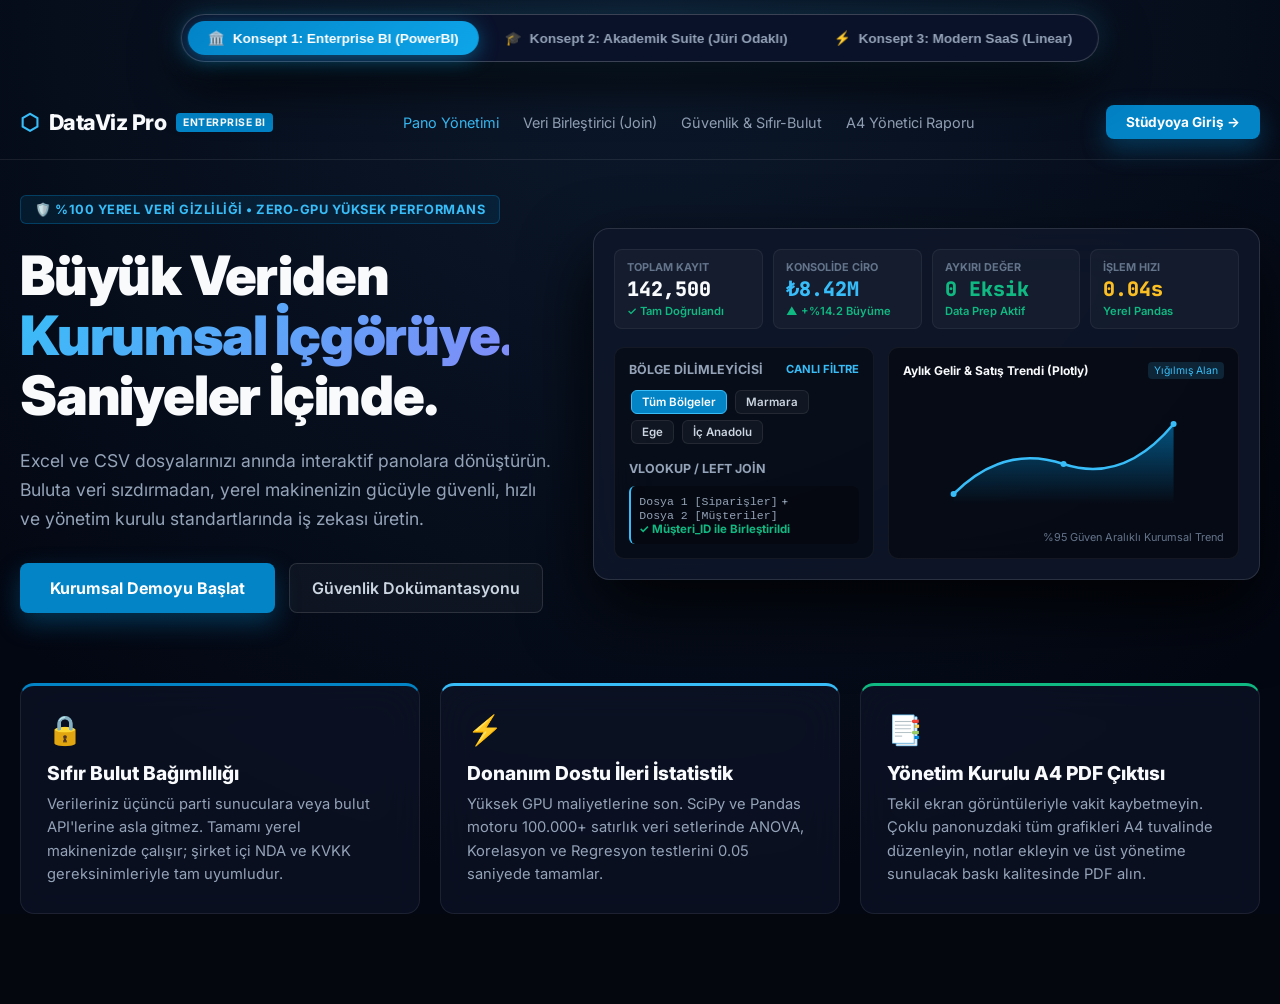
==== preview_concepts.html @ 09e2dfa5 "feat(ui): Complete Academic & Statistics Suite redesign for landing page" ====
<!DOCTYPE html>
<html lang="tr">
<head>
  <meta charset="UTF-8">
  <meta name="viewport" content="width=device-width, initial-scale=1.0">
  <title>DataViz Pro — 3 Farklı Tasarım Konsepti Önizleme</title>
  <link rel="preconnect" href="https://fonts.googleapis.com">
  <link rel="preconnect" href="https://fonts.gstatic.com" crossorigin>
  <link href="https://fonts.googleapis.com/css2?family=Inter:wght@300;400;500;600;700;800;900&family=Playfair+Display:ital,wght@0,600;0,700;1,600&family=Space+Grotesk:wght@500;700&family=JetBrains+Mono:wght@400;600&display=swap" rel="stylesheet">
  <style>
    :root {
      --bg-dark: #05070e;
      --card-bg: rgba(255, 255, 255, 0.03);
      --card-border: rgba(255, 255, 255, 0.08);
      --purple: #8b5cf6;
      --blue: #3b82f6;
      --cyan: #06b6d4;
      --gold: #f59e0b;
      --emerald: #10b981;
      --rose: #f43f5e;
      --text: #f8fafc;
      --muted: #94a3b8;
    }
    * { margin: 0; padding: 0; box-sizing: border-box; }
    body {
      background-color: var(--bg-dark);
      color: var(--text);
      font-family: 'Inter', sans-serif;
      overflow-x: hidden;
      min-height: 100vh;
    }

    /* ── TOP FLOATING SWITCHER BAR ── */
    .top-switcher-bar {
      position: fixed;
      top: 14px;
      left: 50%;
      transform: translateX(-50%);
      z-index: 9999;
      background: rgba(11, 19, 43, 0.92);
      backdrop-filter: blur(25px);
      border: 1px solid rgba(255, 255, 255, 0.2);
      padding: 6px;
      border-radius: 999px;
      display: flex;
      gap: 6px;
      box-shadow: 0 20px 50px rgba(0, 0, 0, 0.85), 0 0 30px rgba(56, 189, 248, 0.25);
    }
    .switch-btn {
      background: transparent;
      border: none;
      color: var(--muted);
      padding: 9px 20px;
      border-radius: 999px;
      font-size: 0.85rem;
      font-weight: 700;
      cursor: pointer;
      transition: all 0.3s cubic-bezier(0.4, 0, 0.2, 1);
      display: flex;
      align-items: center;
      gap: 8px;
      white-space: nowrap;
    }
    .switch-btn:hover { color: #fff; }
    .switch-btn.active.navy {
      background: linear-gradient(135deg, #0284c7, #0ea5e9);
      color: #fff;
      box-shadow: 0 4px 20px rgba(14, 165, 233, 0.45);
    }
    .switch-btn.active.blue {
      background: linear-gradient(135deg, #2563eb, #6366f1);
      color: #fff;
      box-shadow: 0 4px 20px rgba(99, 102, 241, 0.45);
    }
    .switch-btn.active.purple {
      background: linear-gradient(135deg, #8b5cf6, #ec4899);
      color: #fff;
      box-shadow: 0 4px 20px rgba(236, 72, 153, 0.45);
    }

    /* ── CONCEPT VIEWS ── */
    .concept-view {
      display: none;
      padding-top: 85px;
      animation: fadeIn 0.4s ease forwards;
    }
    .concept-view.active { display: block; }
    @keyframes fadeIn {
      from { opacity: 0; transform: translateY(8px); }
      to { opacity: 1; transform: translateY(0); }
    }

    /* ═══════════════════════════════════════════════
       KONSEPT 1: ENTERPRISE BI & DATA LAB (POWERBI)
       ═══════════════════════════════════════════════ */
    .ent-theme {
      background: radial-gradient(circle at 50% 0%, #0c192c 0%, #030712 80%);
      min-height: 100vh;
    }
    .ent-nav {
      max-width: 1280px;
      margin: 0 auto;
      padding: 20px;
      display: flex;
      justify-content: space-between;
      align-items: center;
      border-bottom: 1px solid rgba(255, 255, 255, 0.08);
    }
    .ent-logo {
      font-size: 1.35rem;
      font-weight: 800;
      color: #f8fafc;
      letter-spacing: -0.5px;
      display: flex;
      align-items: center;
      gap: 10px;
    }
    .ent-logo-badge {
      background: #0284c7;
      color: #fff;
      font-size: 0.65rem;
      padding: 3px 7px;
      border-radius: 4px;
      font-weight: 700;
      letter-spacing: 0.5px;
    }
    .ent-hero {
      max-width: 1280px;
      margin: 35px auto 70px;
      padding: 0 20px;
      display: grid;
      grid-template-columns: 1fr 1.25fr;
      gap: 40px;
      align-items: center;
    }
    .ent-badge {
      display: inline-flex;
      align-items: center;
      gap: 8px;
      padding: 6px 14px;
      border-radius: 6px;
      background: rgba(2, 132, 199, 0.12);
      border: 1px solid rgba(2, 132, 199, 0.35);
      color: #38bdf8;
      font-size: 0.8rem;
      font-weight: 700;
      letter-spacing: 0.5px;
      text-transform: uppercase;
      margin-bottom: 22px;
    }
    .ent-title {
      font-size: 3.4rem;
      line-height: 1.1;
      font-weight: 900;
      letter-spacing: -1.2px;
      color: #f8fafc;
      margin-bottom: 20px;
    }
    .ent-cyan {
      background: linear-gradient(135deg, #38bdf8 0%, #818cf8 100%);
      -webkit-background-clip: text;
      -webkit-text-fill-color: transparent;
    }
    .ent-sub {
      color: #94a3b8;
      font-size: 1.1rem;
      line-height: 1.65;
      margin-bottom: 30px;
    }
    .ent-btns { display: flex; gap: 14px; }
    .btn-ent-primary {
      background: #0284c7;
      color: #fff;
      padding: 14px 30px;
      border-radius: 8px;
      font-weight: 700;
      text-decoration: none;
      display: inline-flex;
      align-items: center;
      gap: 8px;
      box-shadow: 0 10px 25px rgba(2, 132, 199, 0.35);
      transition: all 0.2s;
    }
    .btn-ent-primary:hover { background: #0369a1; transform: translateY(-2px); }
    .btn-ent-secondary {
      background: rgba(255, 255, 255, 0.04);
      color: #cbd5e1;
      padding: 14px 22px;
      border-radius: 8px;
      font-weight: 600;
      text-decoration: none;
      border: 1px solid rgba(255, 255, 255, 0.12);
      transition: all 0.2s;
    }

    /* ENTERPRISE INTERACTIVE DASHBOARD MATRIX */
    .ent-dashboard-matrix {
      background: rgba(15, 23, 42, 0.85);
      backdrop-filter: blur(30px);
      border: 1px solid rgba(255, 255, 255, 0.12);
      border-radius: 16px;
      padding: 20px;
      box-shadow: 0 30px 70px rgba(0, 0, 0, 0.85);
    }
    .ent-kpi-bar {
      display: grid;
      grid-template-columns: repeat(4, 1fr);
      gap: 10px;
      margin-bottom: 18px;
    }
    .ent-kpi-chip {
      background: rgba(255, 255, 255, 0.03);
      border: 1px solid rgba(255, 255, 255, 0.06);
      border-radius: 8px;
      padding: 10px 12px;
    }
    .ent-kpi-lbl { font-size: 0.68rem; color: #64748b; font-weight: 700; text-transform: uppercase; }
    .ent-kpi-val { font-size: 1.25rem; font-weight: 800; color: #f8fafc; font-family: 'JetBrains Mono', monospace; margin: 2px 0; }
    .ent-kpi-trend { font-size: 0.7rem; color: #10b981; font-weight: 600; }

    .ent-body-grid {
      display: grid;
      grid-template-columns: 0.85fr 1.15fr;
      gap: 14px;
    }
    .ent-filter-pane {
      background: rgba(0, 0, 0, 0.35);
      border-radius: 10px;
      padding: 14px;
      border: 1px solid rgba(255, 255, 255, 0.05);
    }
    .ent-filter-title { font-size: 0.78rem; font-weight: 700; color: #94a3b8; text-transform: uppercase; margin-bottom: 10px; display: flex; justify-content: space-between; }
    .ent-tag-btn {
      display: inline-block;
      padding: 4px 10px;
      border-radius: 6px;
      font-size: 0.72rem;
      font-weight: 600;
      margin: 3px 2px;
      cursor: pointer;
      background: rgba(255, 255, 255, 0.04);
      border: 1px solid rgba(255, 255, 255, 0.08);
      color: #cbd5e1;
      transition: all 0.2s;
    }
    .ent-tag-btn.active {
      background: #0284c7;
      border-color: #38bdf8;
      color: #fff;
    }
    .ent-chart-display {
      background: rgba(0, 0, 0, 0.45);
      border-radius: 10px;
      padding: 14px;
      border: 1px solid rgba(255, 255, 255, 0.06);
      display: flex;
      flex-direction: column;
      justify-content: space-between;
    }

    /* ENTERPRISE PILLARS */
    .ent-pillars {
      max-width: 1280px;
      margin: 0 auto 90px;
      padding: 0 20px;
      display: grid;
      grid-template-columns: repeat(3, 1fr);
      gap: 20px;
    }
    .ent-pillar-card {
      background: rgba(15, 23, 42, 0.6);
      backdrop-filter: blur(20px);
      border: 1px solid rgba(255, 255, 255, 0.08);
      border-radius: 14px;
      padding: 26px;
      border-top: 3px solid #0284c7;
      transition: all 0.25s;
    }
    .ent-pillar-card:hover { transform: translateY(-4px); border-color: #38bdf8; }
    .ent-p-icon { font-size: 1.8rem; margin-bottom: 14px; }
    .ent-p-title { font-size: 1.2rem; font-weight: 800; color: #f8fafc; margin-bottom: 8px; }
    .ent-p-desc { font-size: 0.92rem; color: #94a3b8; line-height: 1.6; }

    /* ═══════════════════════════════════════════════
       KONSEPT 2: AKADEMİK ARAŞTIRMA & İSTATİSTİK
       ═══════════════════════════════════════════════ */
    .acad-theme {
      background: radial-gradient(circle at 50% 0%, #0f172a 0%, #020617 75%);
      min-height: 100vh;
    }
    .acad-nav {
      max-width: 1200px;
      margin: 0 auto;
      padding: 20px;
      display: flex;
      justify-content: space-between;
      align-items: center;
      border-bottom: 1px solid rgba(255, 255, 255, 0.08);
    }
    .acad-logo {
      font-family: 'Playfair Display', serif;
      font-size: 1.6rem;
      font-weight: 700;
      color: #f8fafc;
      letter-spacing: -0.5px;
    }
    .acad-logo span { color: #38bdf8; font-style: italic; }
    .acad-hero {
      max-width: 1200px;
      margin: 40px auto 70px;
      padding: 0 20px;
      display: grid;
      grid-template-columns: 1.15fr 0.85fr;
      gap: 50px;
      align-items: center;
    }
    .acad-badge {
      display: inline-flex;
      align-items: center;
      gap: 8px;
      padding: 6px 14px;
      border-radius: 6px;
      background: rgba(56, 189, 248, 0.1);
      border: 1px solid rgba(56, 189, 248, 0.3);
      color: #38bdf8;
      font-size: 0.8rem;
      font-weight: 600;
      letter-spacing: 0.5px;
      text-transform: uppercase;
      margin-bottom: 24px;
    }
    .acad-title {
      font-family: 'Playfair Display', serif;
      font-size: 3.3rem;
      line-height: 1.15;
      font-weight: 700;
      color: #f8fafc;
      margin-bottom: 20px;
    }
    .acad-title em { font-style: italic; color: #38bdf8; font-weight: 600; }
    .acad-sub { color: #94a3b8; font-size: 1.12rem; line-height: 1.7; margin-bottom: 35px; }
    .acad-btns { display: flex; gap: 16px; }
    .btn-acad-primary {
      background: #0284c7;
      color: #fff;
      padding: 14px 28px;
      border-radius: 8px;
      font-weight: 600;
      text-decoration: none;
      display: inline-flex;
      align-items: center;
      gap: 8px;
      box-shadow: 0 10px 25px rgba(2, 132, 199, 0.3);
      transition: all 0.2s;
    }
    .btn-acad-primary:hover { background: #0369a1; transform: translateY(-2px); }
    .btn-acad-secondary {
      background: rgba(255, 255, 255, 0.04);
      color: #cbd5e1;
      padding: 14px 24px;
      border-radius: 8px;
      font-weight: 600;
      text-decoration: none;
      border: 1px solid rgba(255, 255, 255, 0.12);
      transition: all 0.2s;
    }

    .acad-card {
      background: rgba(15, 23, 42, 0.75);
      backdrop-filter: blur(25px);
      border: 1px solid rgba(255, 255, 255, 0.12);
      border-radius: 16px;
      padding: 24px;
      box-shadow: 0 25px 60px rgba(0, 0, 0, 0.6);
    }
    .acad-card-header {
      display: flex;
      justify-content: space-between;
      align-items: center;
      padding-bottom: 16px;
      border-bottom: 1px solid rgba(255, 255, 255, 0.08);
      margin-bottom: 20px;
    }
    .acad-card-tabs { display: flex; gap: 6px; }
    .acad-tab {
      background: rgba(255, 255, 255, 0.04);
      border: 1px solid transparent;
      color: #94a3b8;
      padding: 6px 14px;
      border-radius: 6px;
      font-size: 0.82rem;
      font-weight: 600;
      cursor: pointer;
      transition: all 0.2s;
    }
    .acad-tab.active {
      background: rgba(56, 189, 248, 0.15);
      border-color: rgba(56, 189, 248, 0.4);
      color: #38bdf8;
    }
    .acad-stat-grid {
      display: grid;
      grid-template-columns: repeat(2, 1fr);
      gap: 14px;
      margin-bottom: 18px;
    }
    .acad-metric-box {
      background: rgba(255, 255, 255, 0.02);
      border: 1px solid rgba(255, 255, 255, 0.06);
      border-radius: 10px;
      padding: 14px;
    }
    .acad-metric-lbl { font-size: 0.72rem; color: #64748b; text-transform: uppercase; letter-spacing: 0.5px; font-weight: 700; }
    .acad-metric-val { font-size: 1.45rem; font-weight: 700; color: #f8fafc; font-family: 'JetBrains Mono', monospace; margin: 4px 0; }
    .acad-metric-sub { font-size: 0.75rem; color: #10b981; font-weight: 600; }
    .acad-chart-mock {
      background: rgba(0, 0, 0, 0.35);
      border-radius: 10px;
      padding: 16px;
      border: 1px dashed rgba(255, 255, 255, 0.12);
      text-align: center;
    }

    /* A4 JOURNAL PREVIEW */
    .acad-a4-section {
      max-width: 1200px;
      margin: 0 auto 90px;
      padding: 0 20px;
      display: grid;
      grid-template-columns: 0.85fr 1.15fr;
      gap: 50px;
      align-items: center;
    }
    .a4-paper-mock {
      background: #ffffff;
      color: #0f172a;
      aspect-ratio: 1 / 1.414;
      border-radius: 8px;
      padding: 28px;
      box-shadow: 0 25px 60px rgba(0, 0, 0, 0.7);
      font-family: 'Times New Roman', serif;
      position: relative;
    }
    .a4-mock-title { font-size: 1.05rem; font-weight: bold; border-bottom: 2px solid #0f172a; padding-bottom: 6px; margin-bottom: 12px; }
    .a4-mock-p { font-size: 0.76rem; line-height: 1.45; color: #334155; margin-bottom: 14px; text-align: justify; }
    .a4-mock-box { border: 1px solid #cbd5e1; padding: 10px; font-size: 0.72rem; background: #f8fafc; border-radius: 4px; margin-bottom: 12px; font-family: sans-serif; line-height: 1.5; }

    /* ═══════════════════════════════════════════════
       KONSEPT 3: MODERN SAAS & PLAYGROUND (LINEAR)
       ═══════════════════════════════════════════════ */
    .saas-theme {
      background: #050505;
      min-height: 100vh;
      position: relative;
      overflow: hidden;
    }
    .saas-glow {
      position: absolute;
      width: 700px;
      height: 700px;
      background: radial-gradient(circle, rgba(139, 92, 246, 0.18) 0%, transparent 70%);
      top: -150px;
      left: 50%;
      transform: translateX(-50%);
      pointer-events: none;
    }
    .saas-nav {
      max-width: 1280px;
      margin: 0 auto;
      padding: 24px 20px;
      display: flex;
      justify-content: space-between;
      align-items: center;
    }
    .saas-logo {
      font-family: 'Space Grotesk', sans-serif;
      font-size: 1.35rem;
      font-weight: 700;
      letter-spacing: -0.5px;
      display: flex;
      align-items: center;
      gap: 10px;
    }
    .saas-hero {
      max-width: 1280px;
      margin: 30px auto 80px;
      padding: 0 20px;
      display: grid;
      grid-template-columns: 1fr 1.1fr;
      gap: 40px;
      align-items: center;
    }
    .saas-badge {
      display: inline-flex;
      align-items: center;
      gap: 8px;
      padding: 6px 16px;
      border-radius: 999px;
      background: rgba(139, 92, 246, 0.1);
      border: 1px solid rgba(139, 92, 246, 0.3);
      color: #c084fc;
      font-size: 0.85rem;
      font-weight: 600;
      margin-bottom: 24px;
    }
    .saas-title {
      font-family: 'Space Grotesk', sans-serif;
      font-size: 3.8rem;
      line-height: 1.05;
      font-weight: 700;
      letter-spacing: -1.5px;
      margin-bottom: 20px;
    }
    .neon-gradient {
      background: linear-gradient(135deg, #c084fc 0%, #ec4899 50%, #38bdf8 100%);
      -webkit-background-clip: text;
      -webkit-text-fill-color: transparent;
    }
    .saas-sub {
      color: #94a3b8;
      font-size: 1.15rem;
      line-height: 1.6;
      margin-bottom: 35px;
    }
    .btn-saas-primary {
      background: linear-gradient(135deg, #8b5cf6, #d946ef);
      color: #fff;
      padding: 16px 36px;
      border-radius: 12px;
      font-weight: 700;
      font-size: 1rem;
      text-decoration: none;
      display: inline-flex;
      align-items: center;
      gap: 10px;
      box-shadow: 0 10px 30px rgba(139, 92, 246, 0.4);
      transition: all 0.25s;
    }
    .btn-saas-primary:hover { transform: translateY(-3px); box-shadow: 0 15px 35px rgba(217, 70, 239, 0.5); }

    .playground-box {
      background: rgba(18, 18, 26, 0.7);
      backdrop-filter: blur(30px);
      border: 1px solid rgba(255, 255, 255, 0.12);
      border-radius: 20px;
      padding: 24px;
      box-shadow: 0 30px 60px rgba(0, 0, 0, 0.8), inset 0 1px 0 rgba(255, 255, 255, 0.1);
      position: relative;
    }
    .playground-top {
      display: flex;
      justify-content: space-between;
      align-items: center;
      margin-bottom: 20px;
    }
    .chart-selector {
      display: flex;
      background: rgba(0, 0, 0, 0.4);
      padding: 4px;
      border-radius: 10px;
      gap: 4px;
      border: 1px solid rgba(255, 255, 255, 0.05);
    }
    .c-btn {
      background: transparent;
      border: none;
      color: #94a3b8;
      padding: 8px 14px;
      border-radius: 8px;
      font-size: 0.82rem;
      font-weight: 600;
      cursor: pointer;
      transition: all 0.2s;
    }
    .c-btn.active {
      background: #8b5cf6;
      color: #fff;
      box-shadow: 0 4px 12px rgba(139, 92, 246, 0.4);
    }
    .svg-container {
      height: 230px;
      background: rgba(0, 0, 0, 0.3);
      border-radius: 12px;
      display: flex;
      align-items: center;
      justify-content: center;
      position: relative;
      border: 1px solid rgba(255, 255, 255, 0.04);
    }
    .pills-demo {
      display: flex;
      gap: 10px;
      margin-top: 16px;
      align-items: center;
    }
    .demo-pill {
      background: rgba(255, 255, 255, 0.05);
      border: 1px solid rgba(255, 255, 255, 0.1);
      padding: 6px 12px;
      border-radius: 6px;
      font-size: 0.78rem;
      color: #cbd5e1;
      display: flex;
      align-items: center;
      gap: 6px;
    }

    .bento-section {
      max-width: 1280px;
      margin: 0 auto 90px;
      padding: 0 20px;
    }
    .bento-grid {
      display: grid;
      grid-template-columns: repeat(3, 1fr);
      gap: 20px;
    }
    .bento-card {
      background: rgba(18, 18, 26, 0.6);
      backdrop-filter: blur(20px);
      border: 1px solid rgba(255, 255, 255, 0.08);
      border-radius: 18px;
      padding: 30px;
      position: relative;
      overflow: hidden;
      transition: border-color 0.3s, transform 0.3s;
    }
    .bento-card:hover {
      border-color: rgba(139, 92, 246, 0.4);
      transform: translateY(-4px);
    }
    .bento-span-2 { grid-column: span 2; }
    .bento-icon { font-size: 2rem; margin-bottom: 16px; }
    .bento-title { font-size: 1.3rem; font-weight: 700; margin-bottom: 10px; color: #f8fafc; }
    .bento-desc { color: #94a3b8; font-size: 0.95rem; line-height: 1.6; }
  </style>
</head>
<body>

  <!-- TOP SWITCHER (3 KONSEPT) -->
  <div class="top-switcher-bar">
    <button id="btnC1" class="switch-btn active navy" onclick="switchConcept('concept1', this, 'navy')">
      <span>🏛️</span> Konsept 1: Enterprise BI (PowerBI)
    </button>
    <button id="btnC2" class="switch-btn" onclick="switchConcept('concept2', this, 'blue')">
      <span>🎓</span> Konsept 2: Akademik Suite (Jüri Odaklı)
    </button>
    <button id="btnC3" class="switch-btn" onclick="switchConcept('concept3', this, 'purple')">
      <span>⚡</span> Konsept 3: Modern SaaS (Linear)
    </button>
  </div>


  <!-- ═══════════════════════════════════════════════════
       KONSEPT 1: ENTERPRISE BI & DATA LAB
       ═══════════════════════════════════════════════════ -->
  <div id="concept1" class="concept-view ent-theme active">
    
    <nav class="ent-nav">
      <div class="ent-logo">
        <span style="color: #38bdf8;">⬡</span> DataViz Pro <span class="ent-logo-badge">ENTERPRISE BI</span>
      </div>
      <div style="display: flex; gap: 24px; font-size: 0.9rem; color: #94a3b8;">
        <span style="color: #38bdf8; cursor: pointer;">Pano Yönetimi</span>
        <span style="cursor: pointer;">Veri Birleştirici (Join)</span>
        <span style="cursor: pointer;">Güvenlik & Sıfır-Bulut</span>
        <span style="cursor: pointer;">A4 Yönetici Raporu</span>
      </div>
      <a href="#" class="btn-ent-primary" style="padding: 9px 20px; font-size: 0.85rem;">Stüdyoya Giriş →</a>
    </nav>

    <section class="ent-hero">
      <div>
        <div class="ent-badge">🛡️ %100 Yerel Veri Gizliliği • Zero-GPU Yüksek Performans</div>
        <h1 class="ent-title">Büyük Veriden <span class="ent-cyan">Kurumsal İçgörüye.</span> Saniyeler İçinde.</h1>
        <p class="ent-sub">
          Excel ve CSV dosyalarınızı anında interaktif panolara dönüştürün. Buluta veri sızdırmadan, yerel makinenizin gücüyle güvenli, hızlı ve yönetim kurulu standartlarında iş zekası üretin.
        </p>
        <div class="ent-btns">
          <a href="#" class="btn-ent-primary">Kurumsal Demoyu Başlat</a>
          <a href="#" class="btn-ent-secondary">Güvenlik Dokümantasyonu</a>
        </div>
      </div>

      <!-- ENTERPRISE DASHBOARD MATRIX -->
      <div class="ent-dashboard-matrix">
        <!-- KPI Strip -->
        <div class="ent-kpi-bar">
          <div class="ent-kpi-chip">
            <div class="ent-kpi-lbl">Toplam Kayıt</div>
            <div class="ent-kpi-val" id="entKpiRows">142,500</div>
            <div class="ent-kpi-trend">✓ Tam Doğrulandı</div>
          </div>
          <div class="ent-kpi-chip">
            <div class="ent-kpi-lbl">Konsolide Ciro</div>
            <div class="ent-kpi-val" id="entKpiRev" style="color: #38bdf8;">₺8.42M</div>
            <div class="ent-kpi-trend">▲ +%14.2 Büyüme</div>
          </div>
          <div class="ent-kpi-chip">
            <div class="ent-kpi-lbl">Aykırı Değer</div>
            <div class="ent-kpi-val" style="color: #10b981;">0 Eksik</div>
            <div class="ent-kpi-trend">Data Prep Aktif</div>
          </div>
          <div class="ent-kpi-chip">
            <div class="ent-kpi-lbl">İşlem Hızı</div>
            <div class="ent-kpi-val" style="color: #fbbf24;">0.04s</div>
            <div class="ent-kpi-trend">Yerel Pandas</div>
          </div>
        </div>

        <!-- Body Matrix -->
        <div class="ent-body-grid">
          <div class="ent-filter-pane">
            <div class="ent-filter-title">
              <span>Bölge Dilimleyicisi</span>
              <span style="color:#38bdf8; font-size:0.7rem;">Canlı Filtre</span>
            </div>
            <div>
              <span class="ent-tag-btn active" onclick="setEntFilter('all', this)">Tüm Bölgeler</span>
              <span class="ent-tag-btn" onclick="setEntFilter('marmara', this)">Marmara</span>
              <span class="ent-tag-btn" onclick="setEntFilter('ege', this)">Ege</span>
              <span class="ent-tag-btn" onclick="setEntFilter('ic', this)">İç Anadolu</span>
            </div>

            <div class="ent-filter-title" style="margin-top: 14px;">
              <span>VLOOKUP / Left Join</span>
            </div>
            <div style="font-size: 0.72rem; color: #94a3b8; background: rgba(0,0,0,0.3); padding: 8px; border-radius: 6px; border-left: 2px solid #38bdf8;">
              <code>Dosya 1 [Siparişler]</code> +<br>
              <code>Dosya 2 [Müşteriler]</code><br>
              <strong style="color: #10b981;">✓ Müşteri_ID ile Birleştirildi</strong>
            </div>
          </div>

          <div class="ent-chart-display">
            <div style="display:flex; justify-content:space-between; align-items:center; margin-bottom: 10px;">
              <span style="font-size:0.75rem; font-weight:700; color:#f8fafc;">Aylık Gelir & Satış Trendi (Plotly)</span>
              <span style="font-size:0.65rem; background:rgba(56,189,248,0.15); color:#38bdf8; padding:2px 6px; border-radius:4px;">Yığılmış Alan</span>
            </div>
            <!-- Dynamic SVG Chart -->
            <div id="entSvgBox" style="height: 110px; display:flex; align-items:center; justify-content:center;">
              <svg width="100%" height="110" viewBox="0 0 240 110">
                <defs>
                  <linearGradient id="gArea" x1="0" y1="0" x2="0" y2="1">
                    <stop offset="0%" stop-color="#0284c7" stop-opacity="0.6"/>
                    <stop offset="100%" stop-color="#0284c7" stop-opacity="0.0"/>
                  </linearGradient>
                </defs>
                <path d="M 10 90 Q 60 40 120 60 T 230 20 L 230 100 L 10 100 Z" fill="url(#gArea)"/>
                <path d="M 10 90 Q 60 40 120 60 T 230 20" fill="none" stroke="#38bdf8" stroke-width="2.5"/>
                <circle cx="10" cy="90" r="3" fill="#38bdf8"/>
                <circle cx="120" cy="60" r="3" fill="#38bdf8"/>
                <circle cx="230" cy="20" r="3" fill="#38bdf8"/>
              </svg>
            </div>
            <div style="font-size:0.68rem; color:#64748b; text-align:right;">%95 Güven Aralıklı Kurumsal Trend</div>
          </div>
        </div>
      </div>
    </section>

    <!-- 3 KURUMSAL DİREK -->
    <section class="ent-pillars">
      <div class="ent-pillar-card">
        <div class="ent-p-icon">🔒</div>
        <h3 class="ent-p-title">Sıfır Bulut Bağımlılığı</h3>
        <p class="ent-p-desc">
          Verileriniz üçüncü parti sunuculara veya bulut API'lerine asla gitmez. Tamamı yerel makinenizde çalışır; şirket içi NDA ve KVKK gereksinimleriyle tam uyumludur.
        </p>
      </div>

      <div class="ent-pillar-card" style="border-top-color: #38bdf8;">
        <div class="ent-p-icon">⚡</div>
        <h3 class="ent-p-title">Donanım Dostu İleri İstatistik</h3>
        <p class="ent-p-desc">
          Yüksek GPU maliyetlerine son. SciPy ve Pandas motoru 100.000+ satırlık veri setlerinde ANOVA, Korelasyon ve Regresyon testlerini 0.05 saniyede tamamlar.
        </p>
      </div>

      <div class="ent-pillar-card" style="border-top-color: #10b981;">
        <div class="ent-p-icon">📑</div>
        <h3 class="ent-p-title">Yönetim Kurulu A4 PDF Çıktısı</h3>
        <p class="ent-p-desc">
          Tekil ekran görüntüleriyle vakit kaybetmeyin. Çoklu panonuzdaki tüm grafikleri A4 tuvalinde düzenleyin, notlar ekleyin ve üst yönetime sunulacak baskı kalitesinde PDF alın.
        </p>
      </div>
    </section>

  </div>


  <!-- ═══════════════════════════════════════════════════
       KONSEPT 2: AKADEMİK ARAŞTIRMA & İSTATİSTİK SUITE
       ═══════════════════════════════════════════════════ -->
  <div id="concept2" class="concept-view acad-theme">
    
    <nav class="acad-nav">
      <div class="acad-logo">DataViz <span>Research</span></div>
      <div style="display: flex; gap: 24px; font-size: 0.9rem; color: #94a3b8;">
        <span style="color: #38bdf8; cursor: pointer;">Hipotez Testleri</span>
        <span style="cursor: pointer;">SciPy Algoritmaları</span>
        <span style="cursor: pointer;">A4 Tez Raporu</span>
        <span style="cursor: pointer;">Metodoloji</span>
      </div>
      <a href="#" class="btn-acad-primary" style="padding: 8px 18px; font-size: 0.85rem;">Analiz Laboratuvarı →</a>
    </nav>

    <section class="acad-hero">
      <div>
        <div class="acad-badge">🔬 SciPy 1.11+ İstatistik Motoru • Sıfır Halüsinasyon</div>
        <h1 class="acad-title">Bilimsel Araştırmalarınız İçin <em>Kesin İstatistiksel</em> Çıktılar.</h1>
        <p class="acad-sub">
          SPSS ve R kod karmaşasına son. Ham verilerinizi saniyeler içinde <strong>Tek Yönlü ANOVA</strong>, <strong>Bağımsız T-Testi</strong>, <strong>OLS Regresyon</strong> ve <strong>%95 Güven Aralıklarıyla</strong> akademik makale ve tez formatında raporlayın.
        </p>
        <div class="acad-btns">
          <a href="#" class="btn-acad-primary">Tez / Makale Analizi Başlat</a>
          <a href="#" class="btn-acad-secondary">Örnek Hipotez Raporu</a>
        </div>
      </div>

      <!-- İNTERAKTİF HİPOTEZ KARTI -->
      <div class="acad-card">
        <div class="acad-card-header">
          <span style="font-size: 0.85rem; font-weight: 700; color: #f8fafc;">📊 Parametrik Test Panosu</span>
          <div class="acad-card-tabs">
            <button class="acad-tab active" onclick="setAcadTab('anova', this)">ANOVA</button>
            <button class="acad-tab" onclick="setAcadTab('reg', this)">Regresyon (R²)</button>
            <button class="acad-tab" onclick="setAcadTab('ttest', this)">T-Testi</button>
          </div>
        </div>

        <div id="acadDynamicContent">
          <div class="acad-stat-grid">
            <div class="acad-metric-box">
              <div class="acad-metric-lbl">F-İstatistiği</div>
              <div class="acad-metric-val" style="color: #38bdf8;">14.825</div>
              <div class="acad-metric-sub">✓ Anlamlı Varyans</div>
            </div>
            <div class="acad-metric-box">
              <div class="acad-metric-lbl">P-Değeri (Anlamlılık)</div>
              <div class="acad-metric-val" style="color: #10b981;">0.00012</div>
              <div class="acad-metric-sub">p &lt; 0.01 (İleri Düzey)</div>
            </div>
          </div>
          <div class="acad-chart-mock">
            <svg width="100%" height="80" viewBox="0 0 300 80">
              <line x1="30" y1="40" x2="110" y2="40" stroke="#38bdf8" stroke-width="2"/>
              <rect x="50" y="20" width="40" height="40" fill="rgba(56,189,248,0.2)" stroke="#38bdf8" stroke-width="2"/>
              <line x1="70" y1="20" x2="70" y2="60" stroke="#fbbf24" stroke-width="2"/>

              <line x1="170" y1="40" x2="260" y2="40" stroke="#a78bfa" stroke-width="2"/>
              <rect x="190" y="15" width="50" height="50" fill="rgba(167,139,250,0.2)" stroke="#a78bfa" stroke-width="2"/>
              <line x1="220" y1="15" x2="220" y2="65" stroke="#fbbf24" stroke-width="2"/>
            </svg>
            <div style="font-size: 0.75rem; color: #64748b; margin-top: 6px;">Gruplar Arası Kutu & Dağılım Grafiği (Frekans Yayılımı)</div>
          </div>
        </div>
      </div>
    </section>

    <!-- A4 JOURNAL SECTION -->
    <section class="acad-a4-section">
      <div class="a4-paper-mock">
        <div class="a4-mock-title">BÖLÜM 4: BULGULAR VE İSTATİSTİKSEL TARTIŞMA</div>
        <div class="a4-mock-p">
          Yapılan tek yönlü ANOVA analizi sonucunda gruplar arasındaki farkın istatistiksel açıdan ileri düzeyde anlamlı olduğu saptanmıştır (F(2, 147) = 14.82, p &lt; 0.001). Bağımsız değişkenin çıktı üzerindeki etki büyüklüğü yüksek düzeydedir.
        </div>
        <div class="a4-mock-box">
          <strong>Tablo 4.1: OLS Regresyon Modeli Katsayıları</strong><br>
          R² = 0.891 • Düzeltilmiş R² = 0.884 • Standart Hata = 0.042<br>
          Model Denklemi: Y = 2.41(X) + 15.30 (Güven Aralığı: %95)
        </div>
        <div style="height: 45px; background: #e2e8f0; border-radius: 4px; display:flex; align-items:center; justify-content:center; font-size:0.75rem; color:#64748b;">
          [Şekil 1: Güven Bantlı Dağılım Çizimi]
        </div>
      </div>

      <div>
        <div class="acad-badge" style="color: #fbbf24; border-color: rgba(251,191,36,0.3); background: rgba(251,191,36,0.1);">
          📄 Etkileşimli A4 PDF Rapor Stüdyosu
        </div>
        <h2 style="font-family: 'Playfair Display', serif; font-size: 2.3rem; margin-bottom: 20px; line-height: 1.2;">
          Jüriye Sunmaya Hazır, Sayfalanmış Bilimsel Çıktılar.
        </h2>
        <p style="color: #94a3b8; line-height: 1.7; font-size: 1.05rem; margin-bottom: 24px;">
          Ham grafik görüntülerini kesip yapıştırmakla uğraşmayın. A4 Stüdyosu'nda grafiklerinizi yukarı/aşağı sürükleyin, aralarına kendi akademik notlarınızı ekleyin ve tek tıkla baskıya hazır çok sayfalı PDF'e dönüştürün.
        </p>
        <div style="display: grid; grid-template-columns: 1fr 1fr; gap: 16px;">
          <div style="border-left: 2px solid #38bdf8; padding-left: 12px;">
            <strong style="color: #f8fafc; font-size: 0.95rem;">%95 Güven Bandı</strong>
            <p style="font-size: 0.8rem; color: #64748b; margin-top: 4px;">Regresyon tahminlerinde alt ve üst güven aralıkları otomatik çizilir.</p>
          </div>
          <div style="border-left: 2px solid #10b981; padding-left: 12px;">
            <strong style="color: #f8fafc; font-size: 0.95rem;">Akademik Metin Motoru</strong>
            <p style="font-size: 0.8rem; color: #64748b; margin-top: 4px;">Sonuçlar tez standartlarına uygun objektif bir dille özetlenir.</p>
          </div>
        </div>
      </div>
    </section>

  </div>


  <!-- ═══════════════════════════════════════════════════
       KONSEPT 3: MODERN SAAS & PLAYGROUND (VERCEL/LINEAR)
       ═══════════════════════════════════════════════════ -->
  <div id="concept3" class="concept-view saas-theme">
    <div class="saas-glow"></div>

    <nav class="saas-nav">
      <div class="saas-logo">
        <span style="color: #8b5cf6;">⬡</span> DataViz <span style="background: rgba(139,92,246,0.15); color:#c084fc; font-size:0.7rem; padding: 2px 8px; border-radius:4px;">PRO</span>
      </div>
      <div style="display: flex; gap: 28px; font-size: 0.9rem; color: #94a3b8;">
        <span style="color: #fff; cursor: pointer;">Özellikler</span>
        <span style="cursor: pointer;">50+ Grafik</span>
        <span style="cursor: pointer;">Bento Vitrini</span>
        <span style="cursor: pointer;">PDF Stüdyo</span>
      </div>
      <a href="#" class="btn-saas-primary" style="padding: 10px 22px; font-size: 0.88rem; border-radius: 8px;">Uygulamayı Aç →</a>
    </nav>

    <section class="saas-hero">
      <div>
        <div class="saas-badge">✨ v6.0 Enterprise • Sürükle-Bırak İş Zekası</div>
        <h1 class="saas-title">Verinizi Görselleştirmenin <span class="neon-gradient">En Şık Yolu.</span></h1>
        <p class="saas-sub">
          Tek satır kod yazmadan ham Excel ve CSV dosyalarınızı 50+ interaktif Plotly grafiğine, canlı dilimleyicilere ve düzenlenebilir A4 PDF raporlarına dönüştürün.
        </p>
        <div style="display: flex; gap: 16px; align-items: center;">
          <a href="#" class="btn-saas-primary">Hemen Analize Başla ⚡</a>
          <span style="color: #64748b; font-size: 0.85rem;">📁 Kurulum Yok • Tarayıcıda Çalışır</span>
        </div>
      </div>

      <!-- ÇALIŞAN CANLI MİNİ PLAYGROUND -->
      <div class="playground-box">
        <div class="playground-top">
          <span style="font-size: 0.85rem; font-weight: 700; color: #e2e8f0;">⚡ Canlı Grafik Deneyimi</span>
          <div class="chart-selector">
            <button class="c-btn active" onclick="setPlaygroundChart('bar', this)">📊 Çubuk</button>
            <button class="c-btn" onclick="setPlaygroundChart('donut', this)">🥧 Donut</button>
            <button class="c-btn" onclick="setPlaygroundChart('line', this)">📈 Çizgi</button>
            <button class="c-btn" onclick="setPlaygroundChart('radar', this)">🕸️ Radar</button>
          </div>
        </div>

        <div class="svg-container" id="playgroundCanvas">
          <svg width="280" height="170" viewBox="0 0 280 170" id="liveSvg">
            <line x1="30" y1="140" x2="260" y2="140" stroke="rgba(255,255,255,0.1)"/>
            <rect x="50" y="50" width="30" height="90" rx="4" fill="#8b5cf6"/>
            <rect x="100" y="20" width="30" height="120" rx="4" fill="#ec4899"/>
            <rect x="150" y="70" width="30" height="70" rx="4" fill="#06b6d4"/>
            <rect x="200" y="35" width="30" height="105" rx="4" fill="#10b981"/>
          </svg>
        </div>

        <div class="pills-demo">
          <div class="demo-pill" style="border-color: rgba(139,92,246,0.3); background: rgba(139,92,246,0.1); color: #c084fc;">
            <span>X:</span> Kategori (Departman)
          </div>
          <div class="demo-pill" style="border-color: rgba(236,72,153,0.3); background: rgba(236,72,153,0.1); color: #f472b6;">
            <span>Y:</span> Gelir (₺)
          </div>
          <div class="demo-pill" style="margin-left: auto; color: #10b981; border:none; background: transparent;">
            ✨ Otomatik Önerildi
          </div>
        </div>
      </div>
    </section>

    <!-- BENTO GRID SECTION -->
    <section class="bento-section">
      <div style="text-align: center; margin-bottom: 40px;">
        <h2 style="font-family: 'Space Grotesk', sans-serif; font-size: 2.3rem; font-weight: 700;">Her Şey Tek Bir Grid İçinde.</h2>
        <p style="color: #94a3b8;">Karmaşık Excel tablolarından saniyeler içinde kurtulun.</p>
      </div>

      <div class="bento-grid">
        <div class="bento-card bento-span-2">
          <div class="bento-icon">🧠</div>
          <h3 class="bento-title">50+ Grafik & Akıllı Kural Motoru</h3>
          <p class="bento-desc">
            Seçtiğiniz eksenlerin sayısal, kategorik veya tarih olmasına göre en doğru grafiği akıllıca önerir. Radar'dan Sankey'e, 3D Yüzey'den Şelale'ye hiçbir grafik atıl kalmaz.
          </p>
          <div style="margin-top: 16px; display: flex; gap: 8px; flex-wrap: wrap;">
            <span style="font-size:0.75rem; background: rgba(139,92,246,0.15); color:#c084fc; padding: 4px 10px; border-radius:6px;">📈 Waterfall</span>
            <span style="font-size:0.75rem; background: rgba(236,72,153,0.15); color:#f472b6; padding: 4px 10px; border-radius:6px;">🕸️ Radar</span>
            <span style="font-size:0.75rem; background: rgba(6,182,212,0.15); color:#38bdf8; padding: 4px 10px; border-radius:6px;">〰️ Sankey</span>
            <span style="font-size:0.75rem; background: rgba(16,185,129,0.15); color:#34d399; padding: 4px 10px; border-radius:6px;">🌳 Treemap</span>
          </div>
        </div>

        <div class="bento-card">
          <div class="bento-icon">📄</div>
          <h3 class="bento-title">A4 PDF Stüdyosu</h3>
          <p class="bento-desc">
            Sürükle-bırak tuvali ile raporunuzu dizayn edin, yönetici notları ekleyin ve anında çok sayfalı PDF indirin.
          </p>
        </div>

        <div class="bento-card">
          <div class="bento-icon">⚡</div>
          <h3 class="bento-title">Zero-GPU Hız</h3>
          <p class="bento-desc">
            Ağır yapay zeka beklemesi yok. Tamamen yerel SciPy ve Pandas kütüphaneleriyle 0.02 saniyede hesaplanır.
          </p>
        </div>

        <div class="bento-card bento-span-2">
          <div class="bento-icon">🪟</div>
          <h3 class="bento-title">Windows Tek Tıkla Başlatıcı</h3>
          <p class="bento-desc">
            Terminal komutlarıyla uğraşmayın. `DEMO_BASLAT.bat` dosyasına çift tıklayın; yerel sunucu ve tarayıcı otomatik açılır.
          </p>
        </div>
      </div>
    </section>

  </div>

  <script>
    function switchConcept(id, btn, colorClass) {
      document.querySelectorAll('.concept-view').forEach(c => c.classList.remove('active'));
      document.querySelectorAll('.switch-btn').forEach(b => {
        b.classList.remove('active', 'navy', 'blue', 'purple');
      });
      
      const target = document.getElementById(id);
      target.classList.add('active');
      btn.classList.add('active', colorClass);
    }

    // Concept 1 Enterprise Interactive Filter
    function setEntFilter(region, btn) {
      document.querySelectorAll('.ent-tag-btn').forEach(b => b.classList.remove('active'));
      btn.classList.add('active');

      const kpiRows = document.getElementById('entKpiRows');
      const kpiRev = document.getElementById('entKpiRev');
      const svgBox = document.getElementById('entSvgBox');

      if (region === 'all') {
        kpiRows.textContent = '142,500';
        kpiRev.textContent = '₺8.42M';
        svgBox.innerHTML = `
          <svg width="100%" height="110" viewBox="0 0 240 110">
            <defs><linearGradient id="gArea1" x1="0" y1="0" x2="0" y2="1"><stop offset="0%" stop-color="#0284c7" stop-opacity="0.6"/><stop offset="100%" stop-color="#0284c7" stop-opacity="0.0"/></linearGradient></defs>
            <path d="M 10 90 Q 60 40 120 60 T 230 20 L 230 100 L 10 100 Z" fill="url(#gArea1)"/>
            <path d="M 10 90 Q 60 40 120 60 T 230 20" fill="none" stroke="#38bdf8" stroke-width="2.5"/>
            <circle cx="10" cy="90" r="3" fill="#38bdf8"/><circle cx="120" cy="60" r="3" fill="#38bdf8"/><circle cx="230" cy="20" r="3" fill="#38bdf8"/>
          </svg>
        `;
      } else if (region === 'marmara') {
        kpiRows.textContent = '68,200';
        kpiRev.textContent = '₺4.85M';
        svgBox.innerHTML = `
          <svg width="100%" height="110" viewBox="0 0 240 110">
            <rect x="20" y="30" width="30" height="70" rx="3" fill="#0284c7"/>
            <rect x="70" y="15" width="30" height="85" rx="3" fill="#38bdf8"/>
            <rect x="120" y="45" width="30" height="55" rx="3" fill="#0284c7"/>
            <rect x="170" y="25" width="30" height="75" rx="3" fill="#38bdf8"/>
          </svg>
        `;
      } else if (region === 'ege') {
        kpiRows.textContent = '41,100';
        kpiRev.textContent = '₺2.15M';
        svgBox.innerHTML = `
          <svg width="100%" height="110" viewBox="0 0 240 110">
            <path d="M 15 80 Q 70 20 130 50 T 225 35" fill="none" stroke="#10b981" stroke-width="3"/>
            <circle cx="15" cy="80" r="4" fill="#10b981"/><circle cx="130" cy="50" r="4" fill="#10b981"/><circle cx="225" cy="35" r="4" fill="#10b981"/>
          </svg>
        `;
      } else if (region === 'ic') {
        kpiRows.textContent = '33,200';
        kpiRev.textContent = '₺1.42M';
        svgBox.innerHTML = `
          <svg width="100%" height="110" viewBox="0 0 240 110">
            <circle cx="120" cy="55" r="40" fill="transparent" stroke="#f59e0b" stroke-width="18" stroke-dasharray="140 250"/>
            <circle cx="120" cy="55" r="40" fill="transparent" stroke="#38bdf8" stroke-width="18" stroke-dasharray="110 250" stroke-dashoffset="-140"/>
          </svg>
        `;
      }
    }

    // Concept 2 Interactive Tabs
    function setAcadTab(type, btn) {
      document.querySelectorAll('.acad-tab').forEach(t => t.classList.remove('active'));
      btn.classList.add('active');
      const box = document.getElementById('acadDynamicContent');

      if (type === 'anova') {
        box.innerHTML = `
          <div class="acad-stat-grid">
            <div class="acad-metric-box">
              <div class="acad-metric-lbl">F-İstatistiği</div>
              <div class="acad-metric-val" style="color: #38bdf8;">14.825</div>
              <div class="acad-metric-sub">✓ Anlamlı Varyans</div>
            </div>
            <div class="acad-metric-box">
              <div class="acad-metric-lbl">P-Değeri (Anlamlılık)</div>
              <div class="acad-metric-val" style="color: #10b981;">0.00012</div>
              <div class="acad-metric-sub">p &lt; 0.01 (İleri Düzey)</div>
            </div>
          </div>
          <div class="acad-chart-mock">
            <svg width="100%" height="80" viewBox="0 0 300 80">
              <line x1="30" y1="40" x2="110" y2="40" stroke="#38bdf8" stroke-width="2"/>
              <rect x="50" y="20" width="40" height="40" fill="rgba(56,189,248,0.2)" stroke="#38bdf8" stroke-width="2"/>
              <line x1="70" y1="20" x2="70" y2="60" stroke="#fbbf24" stroke-width="2"/>
              <line x1="170" y1="40" x2="260" y2="40" stroke="#a78bfa" stroke-width="2"/>
              <rect x="190" y="15" width="50" height="50" fill="rgba(167,139,250,0.2)" stroke="#a78bfa" stroke-width="2"/>
              <line x1="220" y1="15" x2="220" y2="65" stroke="#fbbf24" stroke-width="2"/>
            </svg>
            <div style="font-size: 0.75rem; color: #64748b; margin-top: 6px;">Gruplar Arası Kutu & Dağılım Grafiği (Frekans Yayılımı)</div>
          </div>
        `;
      } else if (type === 'reg') {
        box.innerHTML = `
          <div class="acad-stat-grid">
            <div class="acad-metric-box">
              <div class="acad-metric-lbl">Belirlilik Katsayısı (R²)</div>
              <div class="acad-metric-val" style="color: #fbbf24;">0.891</div>
              <div class="acad-metric-sub">✓ %89.1 Açıklanan Varyans</div>
            </div>
            <div class="acad-metric-box">
              <div class="acad-metric-lbl">Doğrusal Denklem</div>
              <div class="acad-metric-val" style="font-size: 1.1rem; color: #f8fafc;">y = 2.41x + 15.3</div>
              <div class="acad-metric-sub">Korelasyon: r = 0.944</div>
            </div>
          </div>
          <div class="acad-chart-mock">
            <svg width="100%" height="80" viewBox="0 0 300 80">
              <line x1="30" y1="65" x2="270" y2="15" stroke="#f43f5e" stroke-width="2.5"/>
              <polygon points="30,60 270,10 270,25 30,75" fill="rgba(244,63,94,0.15)"/>
              <circle cx="60" cy="55" r="4" fill="#38bdf8"/>
              <circle cx="110" cy="45" r="4" fill="#38bdf8"/>
              <circle cx="160" cy="30" r="4" fill="#38bdf8"/>
              <circle cx="210" cy="25" r="4" fill="#38bdf8"/>
              <circle cx="240" cy="18" r="4" fill="#38bdf8"/>
            </svg>
            <div style="font-size: 0.75rem; color: #64748b; margin-top: 6px;">Doğrusal Regresyon Eğrisi & %95 Güven Bandı</div>
          </div>
        `;
      } else if (type === 'ttest') {
        box.innerHTML = `
          <div class="acad-stat-grid">
            <div class="acad-metric-box">
              <div class="acad-metric-lbl">T-İstatistiği (t)</div>
              <div class="acad-metric-val" style="color: #a78bfa;">3.412</div>
              <div class="acad-metric-sub">Serbestlik Derecesi (df): 98</div>
            </div>
            <div class="acad-metric-box">
              <div class="acad-metric-lbl">Çift Yönlü P-Değeri</div>
              <div class="acad-metric-val" style="color: #10b981;">0.0009</div>
              <div class="acad-metric-sub">İki Grup Ortalaması Farklı</div>
            </div>
          </div>
          <div class="acad-chart-mock">
            <div style="padding: 12px; font-size: 0.82rem; color: #cbd5e1; line-height: 1.5;">
              H₀ Hipotezi Reddedildi: Grup 1 (Ort: 142.3) ile Grup 2 (Ort: 118.7) arasında p &lt; 0.05 düzeyinde anlamlı fark bulunmuştur.
            </div>
          </div>
        `;
      }
    }

    // Concept 3 Playground Chart Switcher
    function setPlaygroundChart(type, btn) {
      document.querySelectorAll('.c-btn').forEach(b => b.classList.remove('active'));
      btn.classList.add('active');
      const canvas = document.getElementById('playgroundCanvas');

      if (type === 'bar') {
        canvas.innerHTML = `
          <svg width="280" height="170" viewBox="0 0 280 170">
            <line x1="30" y1="140" x2="260" y2="140" stroke="rgba(255,255,255,0.1)"/>
            <rect x="50" y="50" width="30" height="90" rx="4" fill="#8b5cf6"/>
            <rect x="100" y="20" width="30" height="120" rx="4" fill="#ec4899"/>
            <rect x="150" y="70" width="30" height="70" rx="4" fill="#06b6d4"/>
            <rect x="200" y="35" width="30" height="105" rx="4" fill="#10b981"/>
          </svg>
        `;
      } else if (type === 'donut') {
        canvas.innerHTML = `
          <svg width="280" height="170" viewBox="0 0 280 170">
            <circle cx="140" cy="85" r="55" fill="transparent" stroke="#8b5cf6" stroke-width="24" stroke-dasharray="140 345" stroke-dashoffset="0"/>
            <circle cx="140" cy="85" r="55" fill="transparent" stroke="#ec4899" stroke-width="24" stroke-dasharray="90 345" stroke-dashoffset="-140"/>
            <circle cx="140" cy="85" r="55" fill="transparent" stroke="#06b6d4" stroke-width="24" stroke-dasharray="70 345" stroke-dashoffset="-230"/>
            <circle cx="140" cy="85" r="55" fill="transparent" stroke="#10b981" stroke-width="24" stroke-dasharray="45 345" stroke-dashoffset="-300"/>
            <text x="140" y="90" fill="#fff" font-size="13" font-weight="bold" text-anchor="middle">Toplam</text>
          </svg>
        `;
      } else if (type === 'line') {
        canvas.innerHTML = `
          <svg width="280" height="170" viewBox="0 0 280 170">
            <path d="M 40 130 Q 80 40 130 85 T 220 30 T 260 65" fill="none" stroke="#38bdf8" stroke-width="3"/>
            <circle cx="40" cy="130" r="5" fill="#38bdf8"/>
            <circle cx="130" cy="85" r="5" fill="#38bdf8"/>
            <circle cx="220" cy="30" r="5" fill="#38bdf8"/>
            <circle cx="260" cy="65" r="5" fill="#38bdf8"/>
          </svg>
        `;
      } else if (type === 'radar') {
        canvas.innerHTML = `
          <svg width="280" height="170" viewBox="0 0 280 170">
            <polygon points="140,20 195,55 195,115 140,150 85,115 85,55" fill="none" stroke="rgba(255,255,255,0.15)" stroke-width="1.5"/>
            <polygon points="140,45 175,65 175,105 140,125 105,105 105,65" fill="none" stroke="rgba(255,255,255,0.1)" stroke-width="1"/>
            <polygon points="140,30 185,60 165,110 140,135 95,95 110,60" fill="rgba(139,92,246,0.3)" stroke="#c084fc" stroke-width="2"/>
          </svg>
        `;
      }
    }
  </script>
</body>
</html>
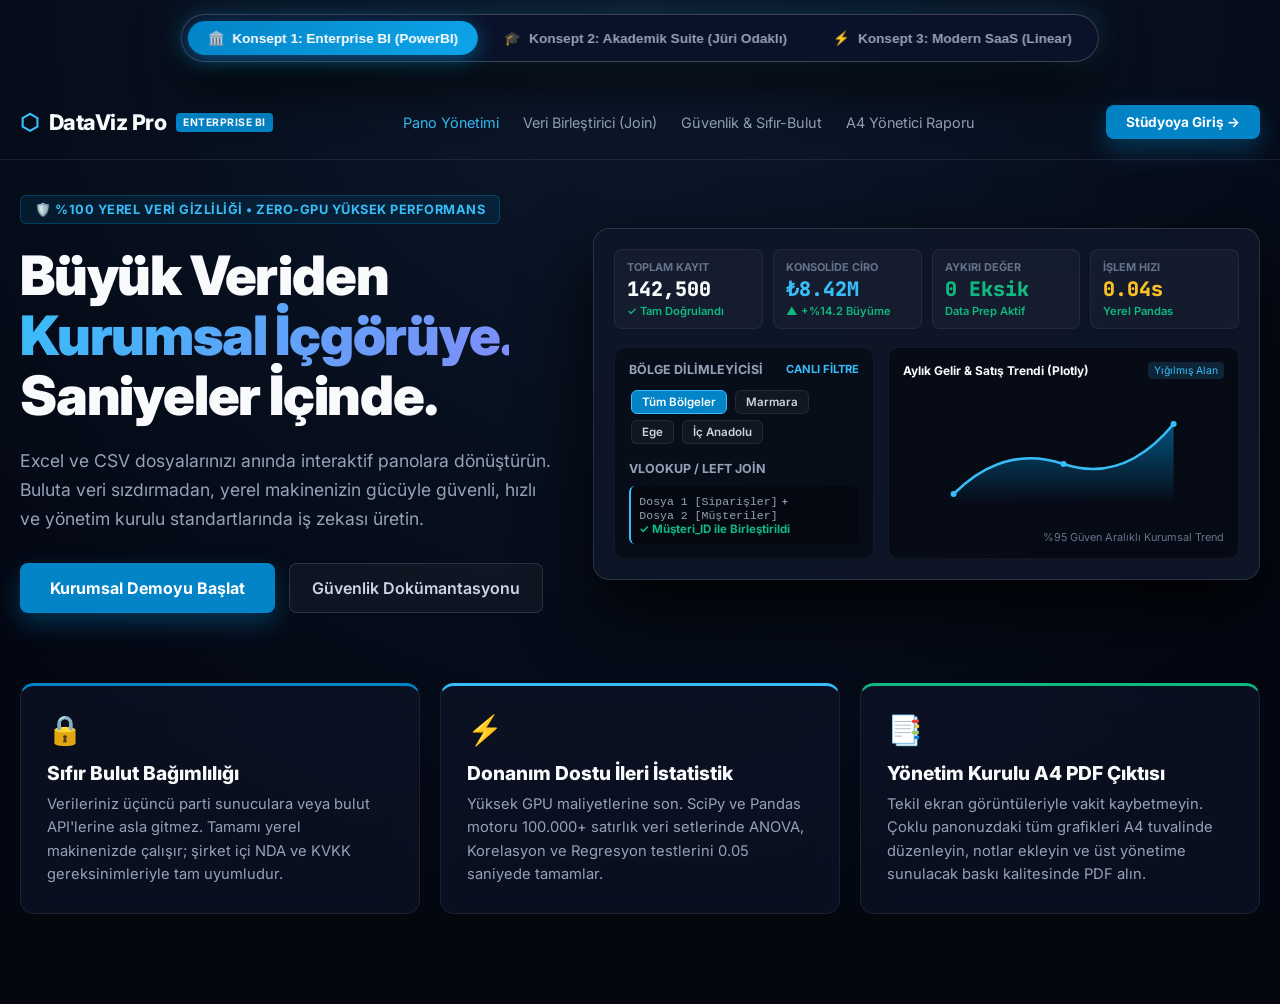
==== commit 07319845: "özellik(çekirdek): tahmin (forecasting) özelliği tamamen sistemden kaldırıldı" ====
--- a/preview_concepts.html
+++ b/preview_concepts.html
@@ -888,7 +888,7 @@
         <div style="display: grid; grid-template-columns: 1fr 1fr; gap: 16px;">
           <div style="border-left: 2px solid #38bdf8; padding-left: 12px;">
             <strong style="color: #f8fafc; font-size: 0.95rem;">%95 Güven Bandı</strong>
-            <p style="font-size: 0.8rem; color: #64748b; margin-top: 4px;">Regresyon tahminlerinde alt ve üst güven aralıkları otomatik çizilir.</p>
+            <p style="font-size: 0.8rem; color: #64748b; margin-top: 4px;">Regresyon analizinde alt ve üst güven aralıkları otomatik çizilir.</p>
           </div>
           <div style="border-left: 2px solid #10b981; padding-left: 12px;">
             <strong style="color: #f8fafc; font-size: 0.95rem;">Akademik Metin Motoru</strong>
